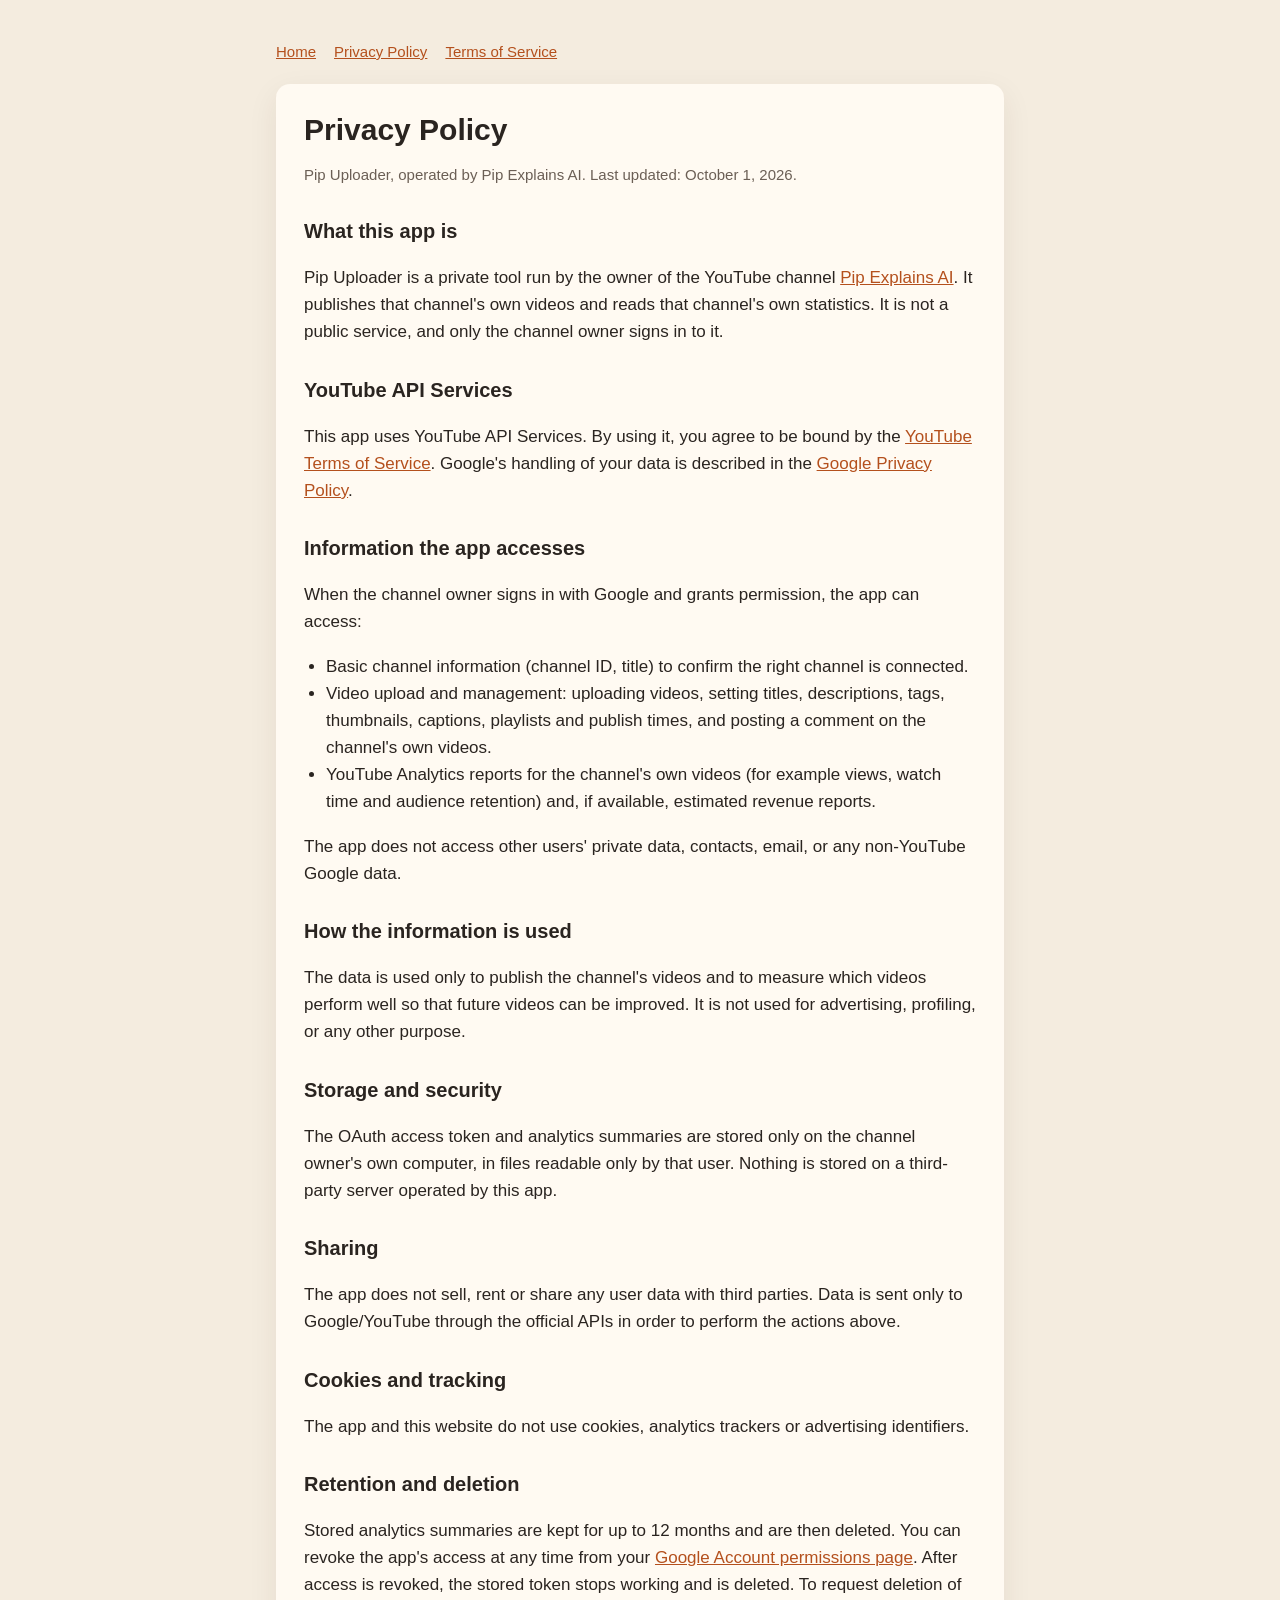
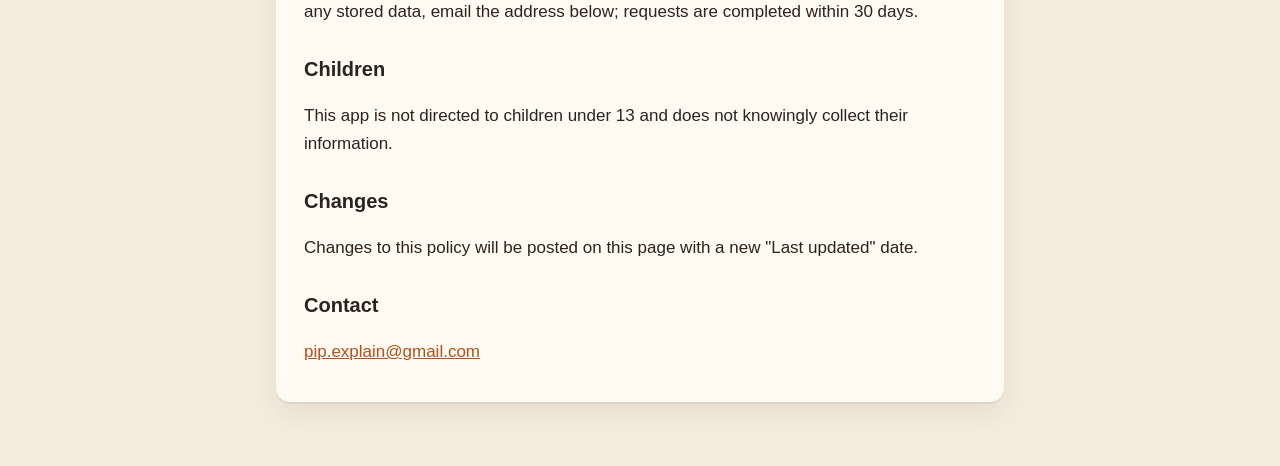
==== privacy.html @ e14b7987 "Pip Explains AI site: home, privacy policy, terms Co-Authored-By: Claude Opus 5.5 <noreply@anthropic" ====
<!doctype html>
<html lang="en">
<head>
<meta charset="utf-8"><meta name="viewport" content="width=device-width,initial-scale=1">
<title>Privacy Policy</title>
<link rel="stylesheet" href="style.css">
</head>
<body><main>
<nav><a href="./">Home</a><a href="privacy.html">Privacy Policy</a><a href="terms.html">Terms of Service</a></nav>
<div class="card">
<h1>Privacy Policy</h1>
<p class="muted">Pip Uploader, operated by Pip Explains AI. Last updated: October 1, 2026.</p>

<h2>What this app is</h2>
<p>Pip Uploader is a private tool run by the owner of the YouTube channel <a href="https://www.youtube.com/@pip.explainsai">Pip Explains AI</a>. It publishes that channel's own videos and reads that channel's own statistics. It is not a public service, and only the channel owner signs in to it.</p>

<h2>YouTube API Services</h2>
<p>This app uses YouTube API Services. By using it, you agree to be bound by the <a href="https://www.youtube.com/t/terms">YouTube Terms of Service</a>. Google's handling of your data is described in the <a href="https://policies.google.com/privacy">Google Privacy Policy</a>.</p>

<h2>Information the app accesses</h2>
<p>When the channel owner signs in with Google and grants permission, the app can access:</p>
<ul>
<li>Basic channel information (channel ID, title) to confirm the right channel is connected.</li>
<li>Video upload and management: uploading videos, setting titles, descriptions, tags, thumbnails, captions, playlists and publish times, and posting a comment on the channel's own videos.</li>
<li>YouTube Analytics reports for the channel's own videos (for example views, watch time and audience retention) and, if available, estimated revenue reports.</li>
</ul>
<p>The app does not access other users' private data, contacts, email, or any non-YouTube Google data.</p>

<h2>How the information is used</h2>
<p>The data is used only to publish the channel's videos and to measure which videos perform well so that future videos can be improved. It is not used for advertising, profiling, or any other purpose.</p>

<h2>Storage and security</h2>
<p>The OAuth access token and analytics summaries are stored only on the channel owner's own computer, in files readable only by that user. Nothing is stored on a third-party server operated by this app.</p>

<h2>Sharing</h2>
<p>The app does not sell, rent or share any user data with third parties. Data is sent only to Google/YouTube through the official APIs in order to perform the actions above.</p>

<h2>Cookies and tracking</h2>
<p>The app and this website do not use cookies, analytics trackers or advertising identifiers.</p>

<h2>Retention and deletion</h2>
<p>Stored analytics summaries are kept for up to 12 months and are then deleted. You can revoke the app's access at any time from your <a href="https://security.google.com/settings/security/permissions">Google Account permissions page</a>. After access is revoked, the stored token stops working and is deleted. To request deletion of any stored data, email the address below; requests are completed within 30 days.</p>

<h2>Children</h2>
<p>This app is not directed to children under 13 and does not knowingly collect their information.</p>

<h2>Changes</h2>
<p>Changes to this policy will be posted on this page with a new "Last updated" date.</p>

<h2>Contact</h2>
<p><a href="mailto:pip.explain@gmail.com">pip.explain@gmail.com</a></p>
</div>
</main></body>
</html>
---- style.css ----
:root{--bg:#f4ecdf;--card:#fffaf2;--ink:#2a2420;--muted:#6b5f55;--accent:#e8743b}
*{box-sizing:border-box}
body{margin:0;background:var(--bg);color:var(--ink);font:17px/1.6 -apple-system,BlinkMacSystemFont,"Segoe UI",Roboto,sans-serif}
main{max-width:760px;margin:0 auto;padding:40px 16px 64px}
.card{background:var(--card);border-radius:14px;padding:28px 28px 20px;box-shadow:0 2px 0 rgba(0,0,0,.06),0 10px 30px rgba(60,40,20,.08)}
h1{margin:0 0 4px;font-size:30px;line-height:1.2}
h1 span{color:var(--accent)}
h2{font-size:20px;margin:28px 0 6px}
.muted{color:var(--muted);font-size:15px}
nav{display:flex;gap:18px;flex-wrap:wrap;margin:0 0 20px;font-size:15px}
a{color:#b4501d}
ul{padding-left:22px}
footer{margin-top:28px;font-size:14px;color:var(--muted)}
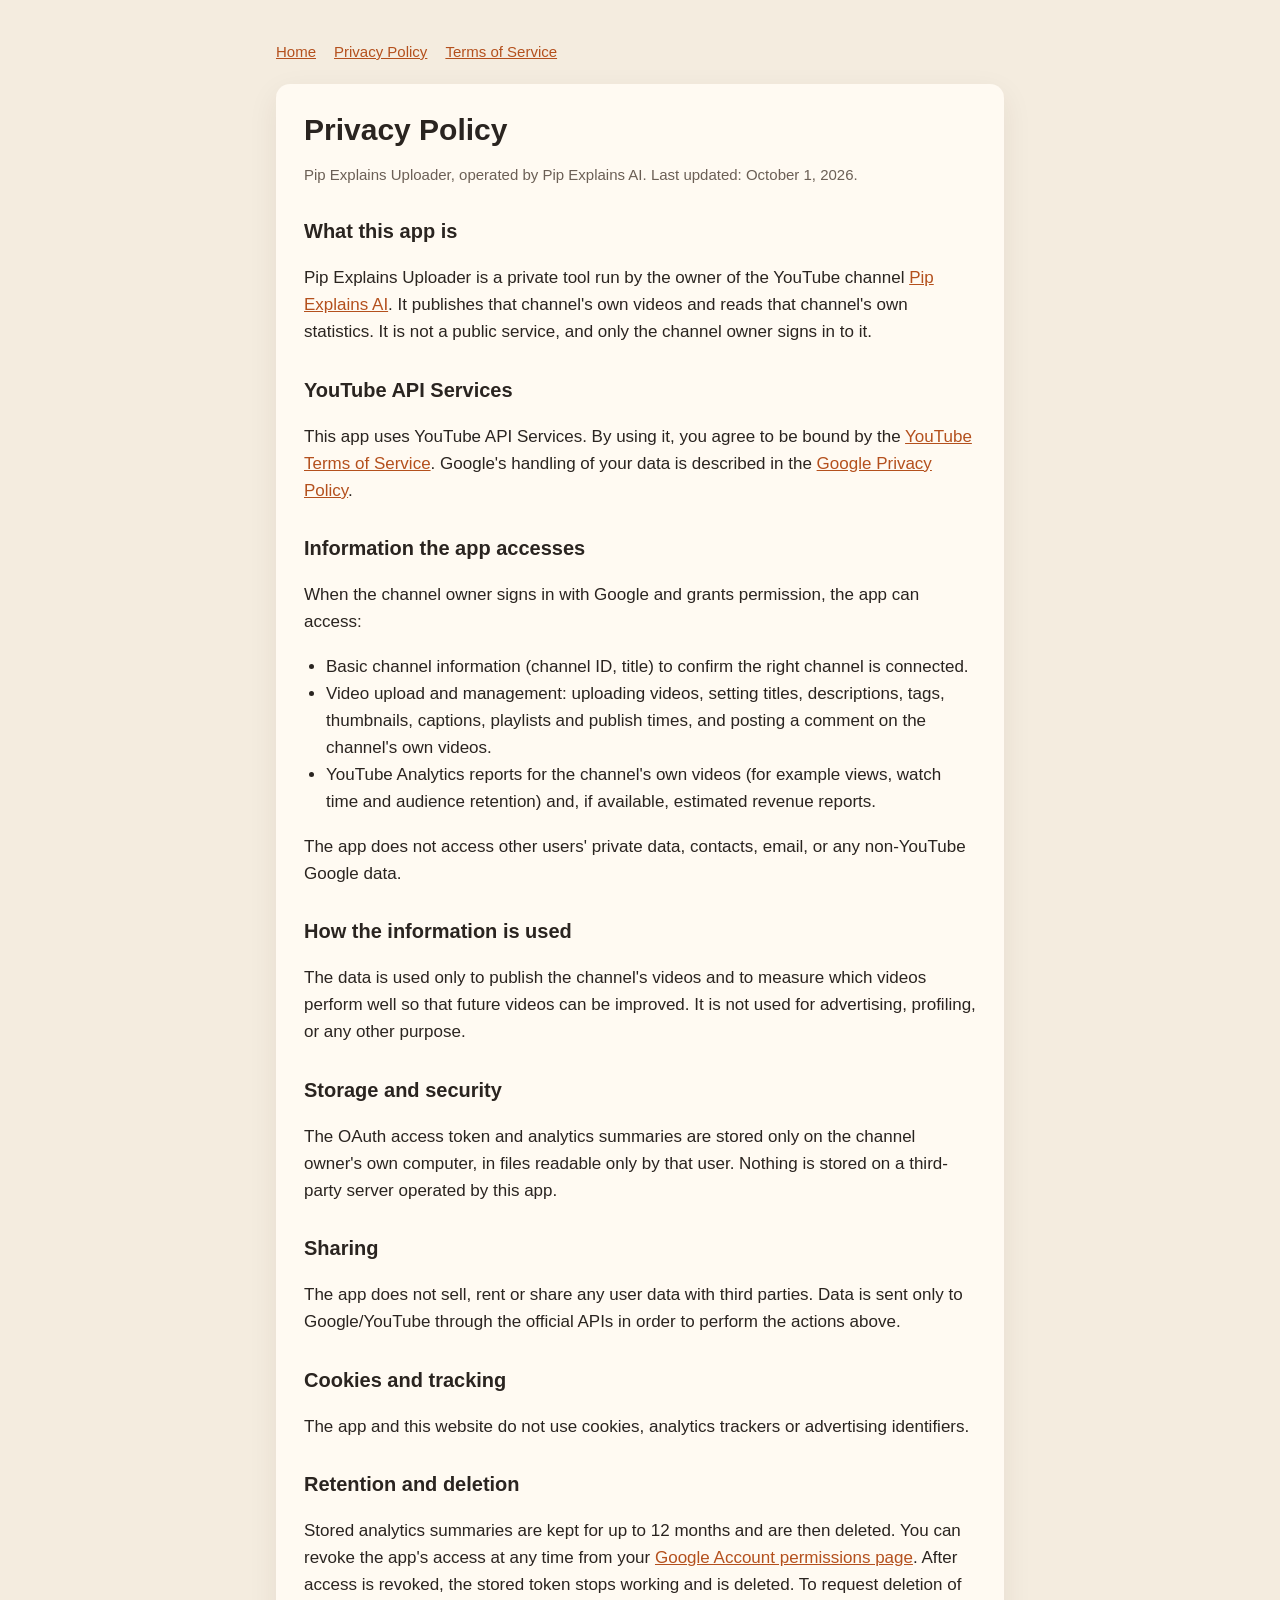
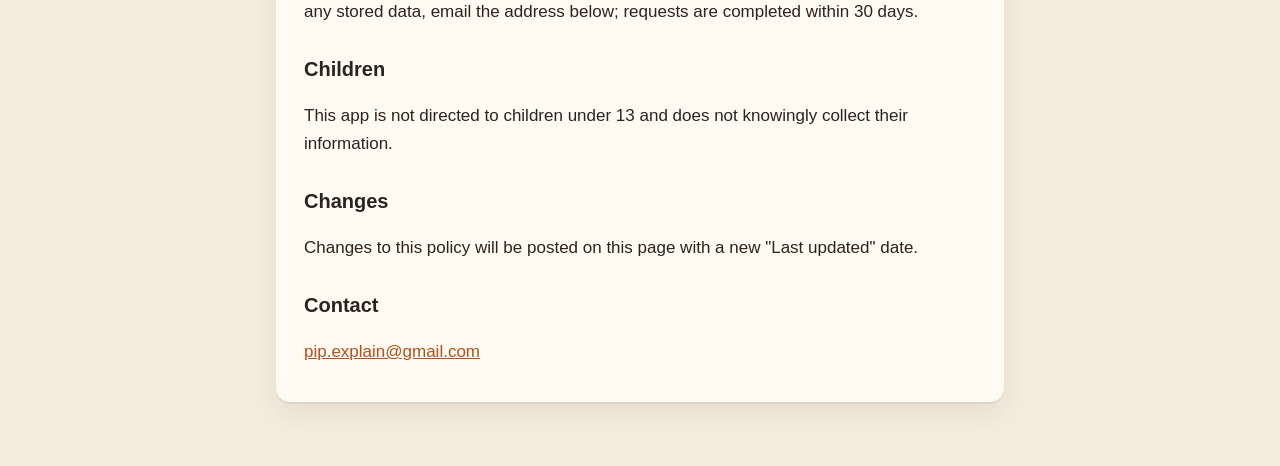
==== commit 0238186b: "Use the app's consent-screen name: Pip Explains Uploader" ====
--- a/privacy.html
+++ b/privacy.html
@@ -9,10 +9,10 @@
 <nav><a href="./">Home</a><a href="privacy.html">Privacy Policy</a><a href="terms.html">Terms of Service</a></nav>
 <div class="card">
 <h1>Privacy Policy</h1>
-<p class="muted">Pip Uploader, operated by Pip Explains AI. Last updated: October 1, 2026.</p>
+<p class="muted">Pip Explains Uploader, operated by Pip Explains AI. Last updated: October 1, 2026.</p>
 
 <h2>What this app is</h2>
-<p>Pip Uploader is a private tool run by the owner of the YouTube channel <a href="https://www.youtube.com/@pip.explainsai">Pip Explains AI</a>. It publishes that channel's own videos and reads that channel's own statistics. It is not a public service, and only the channel owner signs in to it.</p>
+<p>Pip Explains Uploader is a private tool run by the owner of the YouTube channel <a href="https://www.youtube.com/@pip.explainsai">Pip Explains AI</a>. It publishes that channel's own videos and reads that channel's own statistics. It is not a public service, and only the channel owner signs in to it.</p>
 
 <h2>YouTube API Services</h2>
 <p>This app uses YouTube API Services. By using it, you agree to be bound by the <a href="https://www.youtube.com/t/terms">YouTube Terms of Service</a>. Google's handling of your data is described in the <a href="https://policies.google.com/privacy">Google Privacy Policy</a>.</p>
